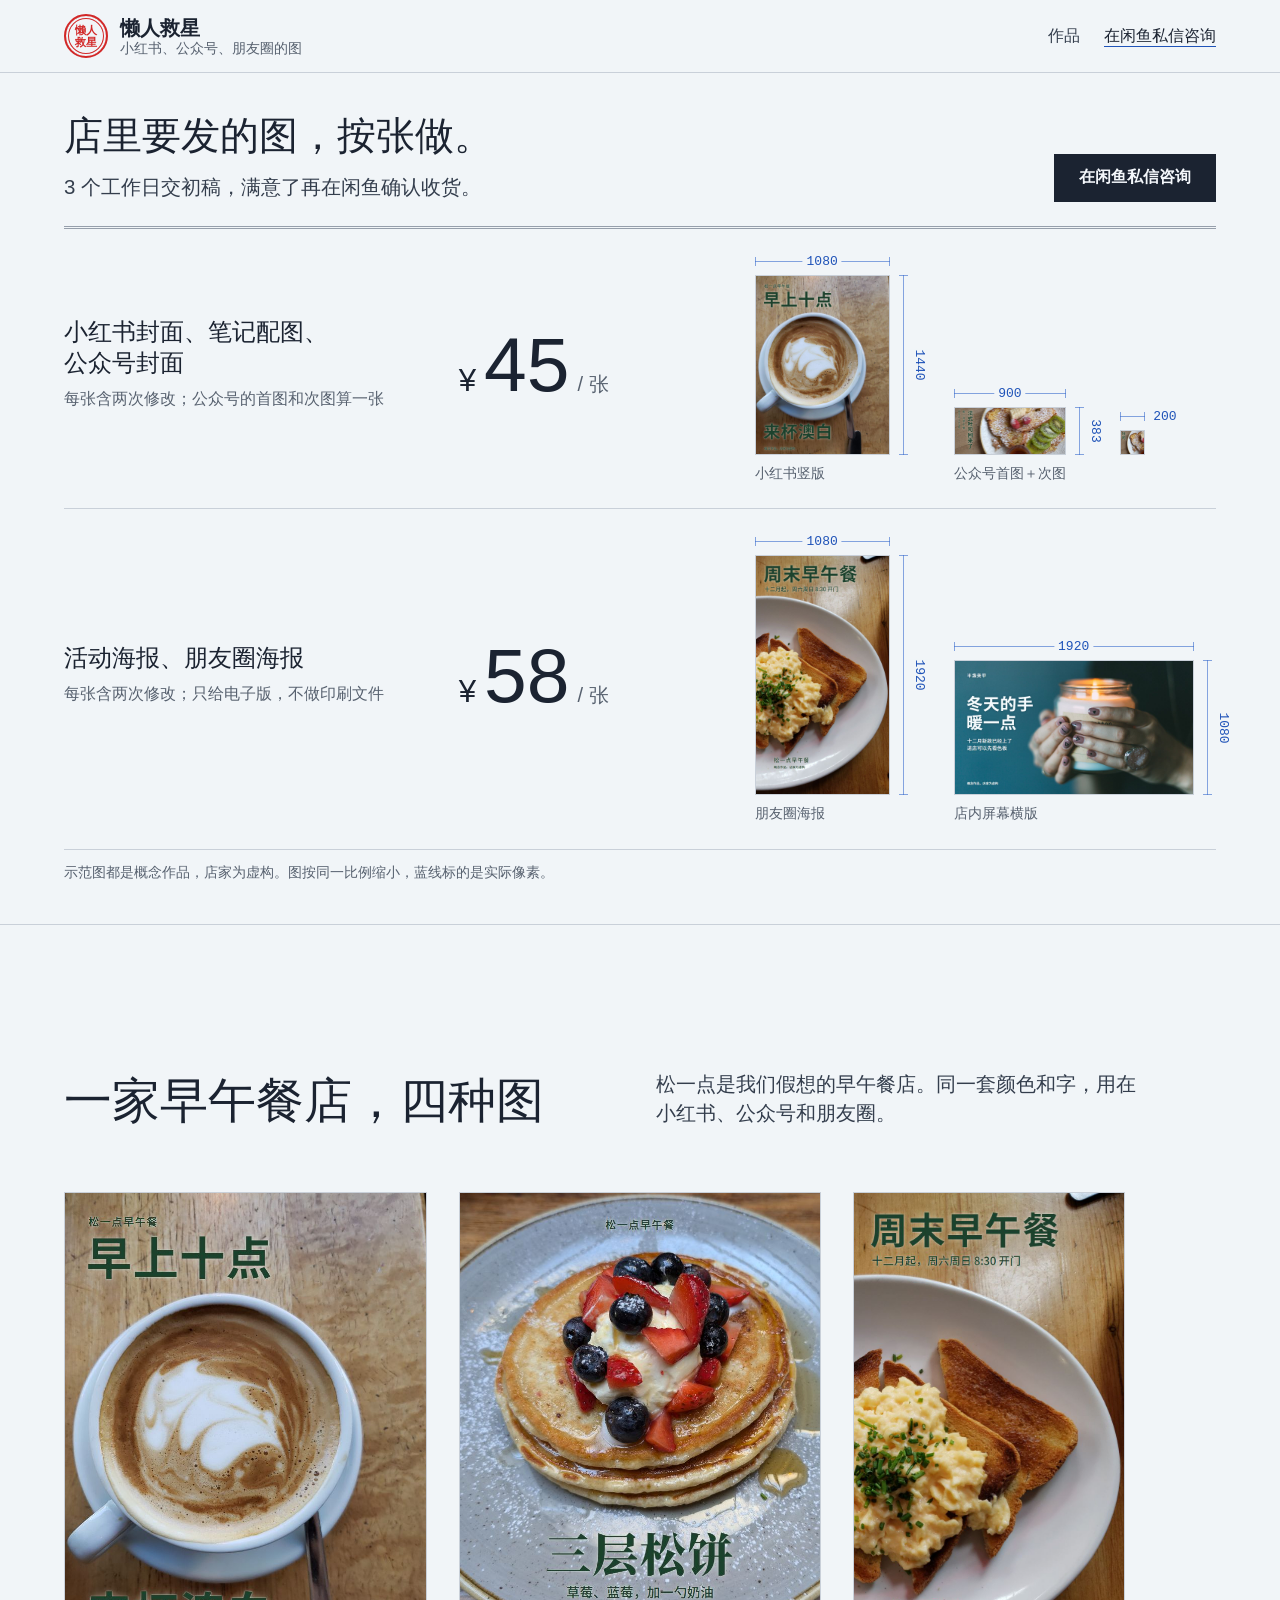
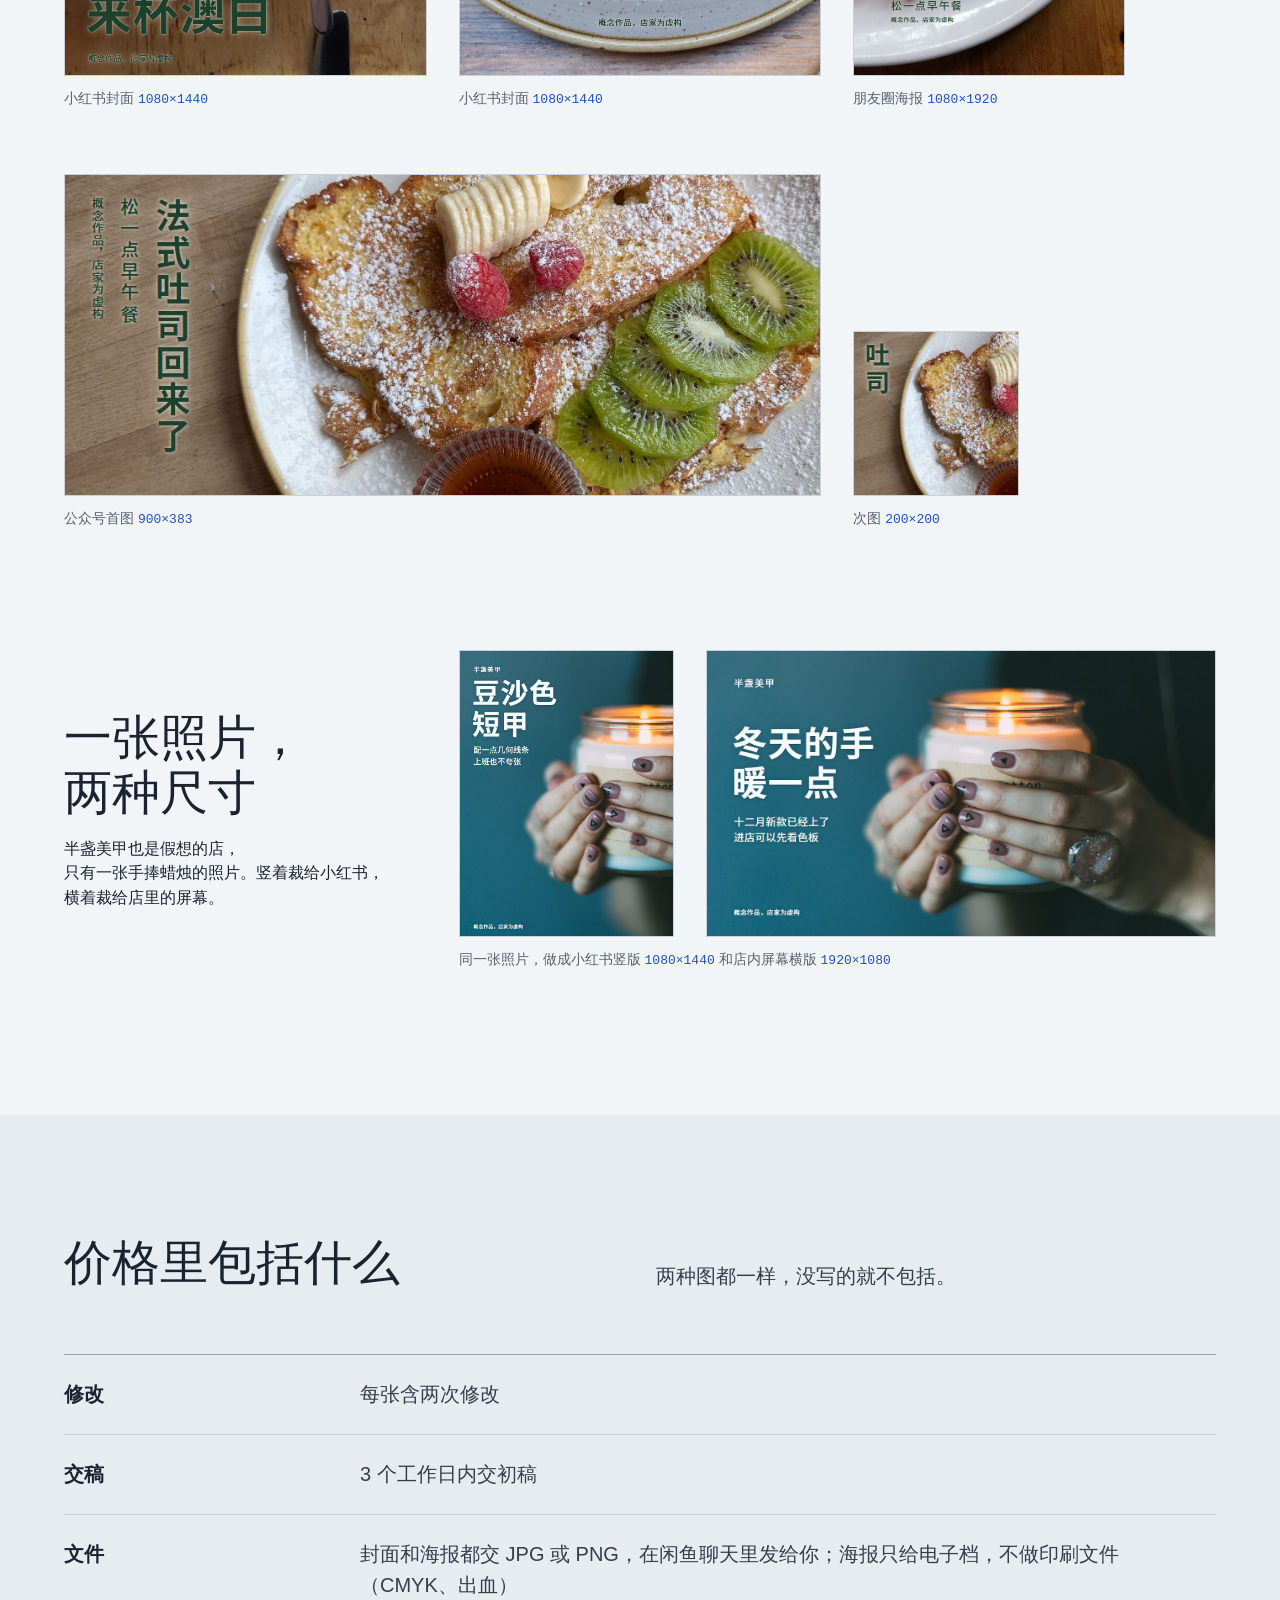
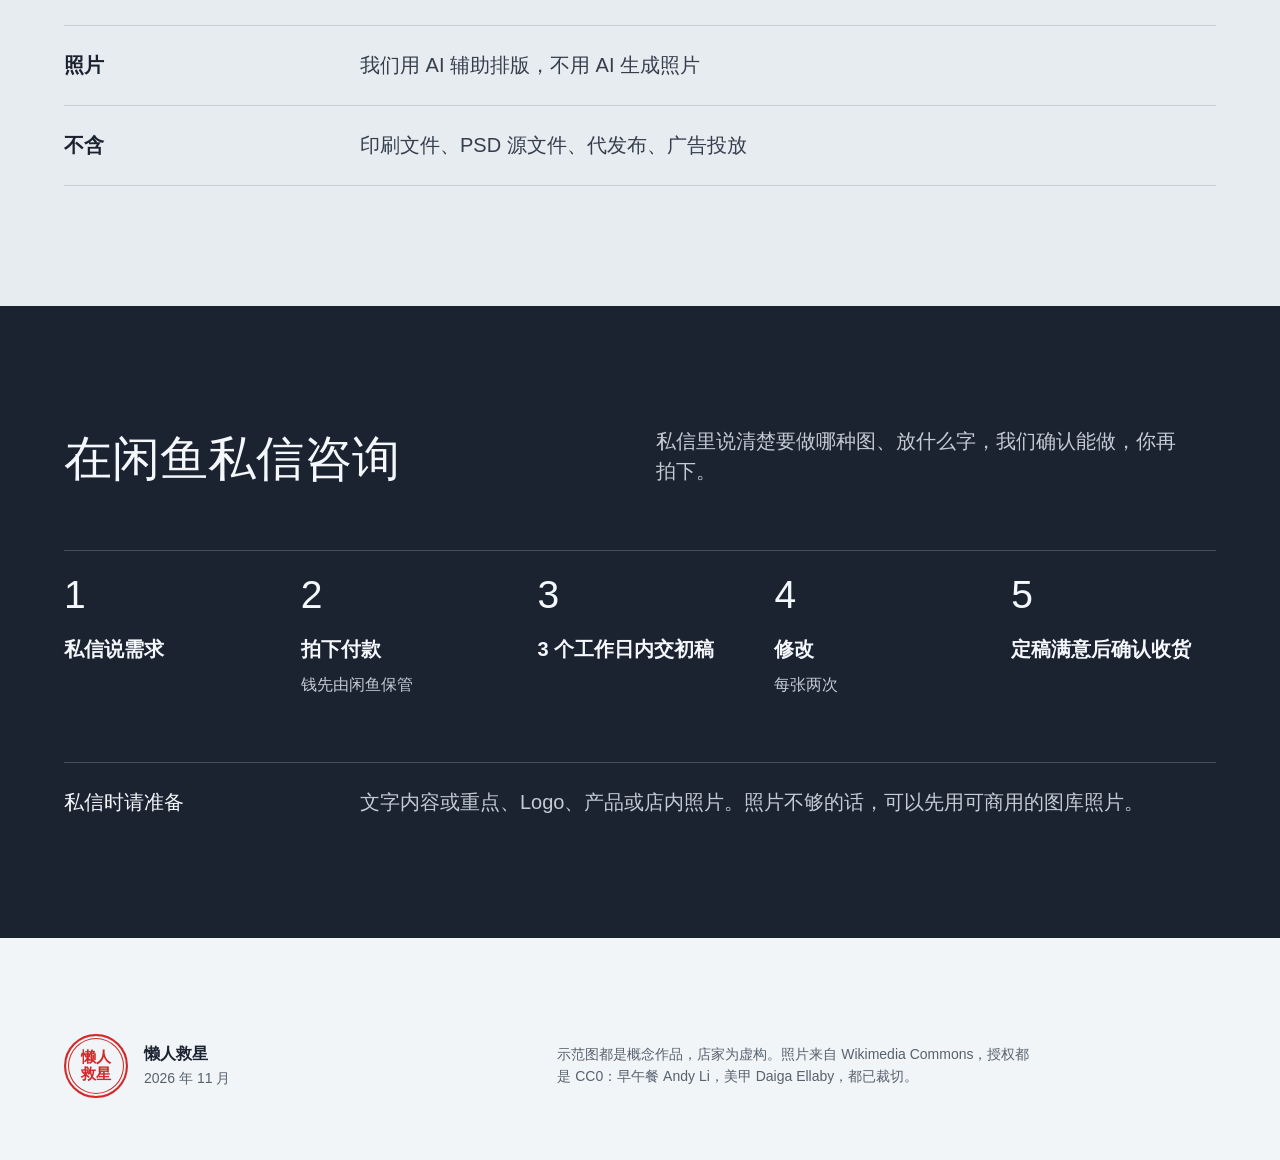
==== cn/index.html @ db88033d "作品集：新增簡體介紹頁 /cn/（閒魚用的小紅書封面、海報服務） Co-Authored-By: Claude Opus 5.5 <noreply@anthropic.com>" ====
<!doctype html>
<html lang="zh-CN">
<head>
<meta charset="utf-8">
<meta name="viewport" content="width=device-width, initial-scale=1">
<title>懒人救星｜小红书封面 ¥45 一张，活动海报 ¥58 一张</title>
<meta name="description" content="懒人救星帮小店做小红书封面、公众号封面和活动海报，按张计价，3 个工作日交初稿，在闲鱼私信咨询。">
<link rel="stylesheet" href="styles.css">
</head>
<body>
<a class="skip" href="#top">跳到主要内容</a>
<header class="top">
  <div class="container top-in">
    <a class="brand" href="#top" aria-label="懒人救星，回到页面顶部">
      <span class="seal" aria-hidden="true">懒人<br>救星</span>
      <span class="brand-name">懒人救星<small>小红书、公众号、朋友圈的图</small></span>
    </a>
    <nav class="top-links" aria-label="页面导航">
      <a class="nav-quiet" href="#works">作品</a>
      <a href="#contact">在闲鱼私信咨询</a>
    </nav>
  </div>
</header>

<main id="top" tabindex="-1">
  <section class="hero" aria-labelledby="hero-title">
    <div class="container">
      <div class="grid12 hero-head">
        <h1 id="hero-title"><span class="phrase">店里要发的图，</span><span class="phrase">按张做。</span></h1>
        <p class="lead"><span class="phrase">3 个工作日交初稿，</span><span class="phrase">满意了再在闲鱼确认收货。</span></p>
        <a class="btn btn-primary" href="#contact">在闲鱼私信咨询</a>
      </div>

      <ol class="offers">
        <li class="grid12 offer">
          <div class="offer-name">
            <h2>小红书封面、笔记配图、<br>公众号封面</h2>
            <p>每张含两次修改；公众号的首图和次图算一张</p>
          </div>
          <p class="offer-price"><span class="cur">¥</span><span class="amount">45</span><span class="per">/ 张</span></p>
          <div class="formats">
            <figure class="fmt">
              <div class="fmt-box" style="--w: 1080;">
                <span class="dim dim-w" aria-hidden="true"><span>1080</span></span>
                <span class="dim dim-h" aria-hidden="true"><span>1440</span></span>
                <img src="img/xhs-flat-white.jpg" width="720" height="960" alt="小红书封面示范：木头桌上一杯澳白，字写着早上十点，来杯澳白">
              </div>
              <figcaption>小红书竖版<span class="visually-hidden">，1080×1440 像素</span></figcaption>
            </figure>
            <figure class="fmt">
              <div class="fmt-set">
                <div class="fmt-box" style="--w: 900;">
                  <span class="dim dim-w" aria-hidden="true"><span>900</span></span>
                  <span class="dim dim-h" aria-hidden="true"><span>383</span></span>
                  <img src="img/gzh-cover.jpg" width="900" height="383" alt="公众号封面首图示范：法式吐司，直排写着法式吐司回来了">
                </div>
                <div class="fmt-box tiny" style="--w: 200;">
                  <span class="dim dim-w" aria-hidden="true"><span>200</span></span>
                  <img src="img/gzh-square.jpg" width="200" height="200" alt="公众号封面次图示范：吐司">
                </div>
              </div>
              <figcaption>公众号首图＋次图<span class="visually-hidden">，900×383 和 200×200 像素</span></figcaption>
            </figure>
          </div>
        </li>
        <li class="grid12 offer">
          <div class="offer-name">
            <h2>活动海报、朋友圈海报</h2>
            <p>每张含两次修改；只给电子版，不做印刷文件</p>
          </div>
          <p class="offer-price"><span class="cur">¥</span><span class="amount">58</span><span class="per">/ 张</span></p>
          <div class="formats">
            <figure class="fmt">
              <div class="fmt-box" style="--w: 1080;">
                <span class="dim dim-w" aria-hidden="true"><span>1080</span></span>
                <span class="dim dim-h" aria-hidden="true"><span>1920</span></span>
                <img src="img/poster-moments.jpg" width="720" height="1280" alt="朋友圈海报示范：吐司和炒蛋，字写着周末早午餐">
              </div>
              <figcaption>朋友圈海报<span class="visually-hidden">，1080×1920 像素</span></figcaption>
            </figure>
            <figure class="fmt">
              <div class="fmt-box" style="--w: 1920;">
                <span class="dim dim-w" aria-hidden="true"><span>1920</span></span>
                <span class="dim dim-h" aria-hidden="true"><span>1080</span></span>
                <img src="img/poster-screen.jpg" width="1280" height="720" alt="店内屏幕海报示范：双手捧着蜡烛，字写着冬天的手暖一点">
              </div>
              <figcaption>店内屏幕横版<span class="visually-hidden">，1920×1080 像素</span></figcaption>
            </figure>
          </div>
        </li>
      </ol>
      <p class="scale-note">示范图都是概念作品，店家为虚构。图按同一比例缩小，蓝线标的是实际像素。</p>
    </div>
  </section>

  <section class="works" id="works" aria-labelledby="works-title">
    <div class="container">
      <div class="grid12 sec-head">
        <h2 id="works-title">一家早午餐店，四种图</h2>
        <p class="lead">松一点是我们假想的早午餐店。同一套颜色和字，用在<span class="phrase">小红书、公众号和朋友圈。</span></p>
      </div>
      <div class="grid12 case-grid">
        <figure class="w w-xhs-a">
          <img src="img/xhs-flat-white.jpg" width="720" height="960" alt="小红书封面：木头桌上一杯澳白，深绿色的字写着早上十点、来杯澳白" loading="lazy">
          <figcaption>小红书封面 <span class="size">1080×1440</span></figcaption>
        </figure>
        <figure class="w w-xhs-b">
          <img src="img/xhs-pancakes.jpg" width="720" height="960" alt="小红书封面：灰色盘子上的三层松饼，下面写着三层松饼" loading="lazy">
          <figcaption>小红书封面 <span class="size">1080×1440</span></figcaption>
        </figure>
        <figure class="w w-moments">
          <img src="img/poster-moments.jpg" width="720" height="1280" alt="朋友圈海报：吐司和炒蛋，上面写着周末早午餐，十二月起周六周日 8:30 开门" loading="lazy">
          <figcaption>朋友圈海报 <span class="size">1080×1920</span></figcaption>
        </figure>
        <figure class="w w-gzh">
          <img src="img/gzh-cover.jpg" width="900" height="383" alt="公众号封面首图：法式吐司，左边直排写着法式吐司回来了" loading="lazy">
          <figcaption>公众号首图 <span class="size">900×383</span></figcaption>
        </figure>
        <figure class="w w-gzh-s">
          <img src="img/gzh-square.jpg" width="200" height="200" alt="公众号封面次图：吐司" loading="lazy">
          <figcaption>次图 <span class="size">200×200</span></figcaption>
        </figure>
      </div>
    </div>
  </section>

  <section class="same-photo" aria-labelledby="same-title">
    <div class="container grid12">
      <div class="same-text">
        <h2 id="same-title">一张照片，两种尺寸</h2>
        <p><span class="phrase">半盏美甲也是假想的店，</span><span class="phrase">只有一张手捧蜡烛的照片。</span><span class="phrase">竖着裁给小红书，</span><span class="phrase">横着裁给店里的屏幕。</span></p>
      </div>
      <figure class="same-pair">
        <div class="pair">
          <img src="img/xhs-nails.jpg" width="720" height="960" alt="小红书封面：双手捧着蜡烛，白字写着豆沙色短甲" loading="lazy">
          <img src="img/poster-screen.jpg" width="1280" height="720" alt="店内屏幕横版海报：同一张手捧蜡烛的照片，白字写着冬天的手，暖一点" loading="lazy">
        </div>
        <figcaption>同一张照片，做成小红书竖版 <span class="size">1080×1440</span> 和店内屏幕横版 <span class="size">1920×1080</span></figcaption>
      </figure>
    </div>
  </section>

  <section class="terms" aria-labelledby="terms-title">
    <div class="container">
      <div class="grid12 sec-head">
        <h2 id="terms-title">价格里包括什么</h2>
        <p class="lead">两种图都一样，没写的就不包括。</p>
      </div>
      <dl class="terms-rows">
        <div class="grid12 term"><dt>修改</dt><dd>每张含两次修改</dd></div>
        <div class="grid12 term"><dt>交稿</dt><dd>3 个工作日内交初稿</dd></div>
        <div class="grid12 term"><dt>文件</dt><dd>封面和海报都交 JPG 或 PNG，在闲鱼聊天里发给你；海报只给电子档，不做印刷文件（CMYK、出血）</dd></div>
        <div class="grid12 term"><dt>照片</dt><dd><span class="phrase">我们用 AI 辅助排版，</span><span class="phrase">不用 AI 生成照片</span></dd></div>
        <div class="grid12 term"><dt>不含</dt><dd>印刷文件、PSD 源文件、代发布、广告投放</dd></div>
      </dl>
    </div>
  </section>

  <section class="contact" id="contact" aria-labelledby="contact-title">
    <div class="container">
      <div class="grid12 sec-head">
        <h2 id="contact-title">在闲鱼私信咨询</h2>
        <p class="lead">私信里说清楚要做哪种图、放什么字，我们确认能做，你再拍下。</p>
      </div>
      <ol class="steps">
        <li><b>私信说需求</b></li>
        <li><b>拍下付款</b><span>钱先由闲鱼保管</span></li>
        <li><b>3 个工作日内交初稿</b></li>
        <li><b>修改</b><span>每张两次</span></li>
        <li><b>定稿满意后确认收货</b></li>
      </ol>
      <div class="grid12 prep">
        <h3>私信时请准备</h3>
        <p>文字内容或重点、Logo、产品或店内照片。照片不够的话，可以先用可商用的图库照片。</p>
      </div>
    </div>
  </section>
</main>

<footer class="foot">
  <div class="container grid12">
    <div class="sign">
      <span class="seal seal-l" aria-hidden="true">懒人<br>救星</span>
      <p>懒人救星<br><time datetime="2026-11">2026 年 11 月</time></p>
    </div>
    <p class="credits">示范图都是概念作品，店家为虚构。照片来自 Wikimedia Commons，授权都是 CC0：早午餐 Andy Li，美甲 Daiga Ellaby，都已裁切。</p>
  </div>
</footer>
</body>
</html>
---- cn/styles.css ----
/* Hallmark · shape: Catalogue (two offers set as a price index; examples drawn at one scale) · genre: editorial · theme: Specimen (deal 3/3, seed prompt-835c·255ed04a·2026-11-27·r0) · job: hire · draw: 896ee9
 * hero: Index · nav: edge-aligned · footer: letter close · imagery: the product (our own example images, concept work) · signature: every format drawn at one shared scale, with blue dimension guides naming its real pixel size
 * axes: light/grotesk-sans/cool · posture: restrained · contrast: pass · fold: pass · v2.0.0 */
/* Hallmark · pre-emit critique: P4 H4 E4 S5 R4 V4 · weakest: E, system fonts only (mainland can't reach web fonts), so the Specimen contrast lives in weight (300 display over 400 body) and in the guides instead of a Didone */
@import url("./tokens.css");
@import url("./base.css");

:root {
  --scale: 8;                 /* 示范图按同一比例缩小：1:8 */
  --guide-gap: 14px;          /* 尺寸线离图的距离 */
  --nav-h: 72px;
  --seal-size: 44px;
}

/* 中文断行：标题和导语按词组换行，不在词中间断开 */
.phrase { display: inline-block; }

/* 跳到主要内容：平常在画面外，用键盘按 Tab 时出现在左上角（品管第 1 次必修 3） */
.skip { position: absolute; left: var(--space-md); top: var(--space-md); z-index: var(--z-modal); padding: var(--space-sm) var(--space-md); background: var(--color-ink); color: var(--color-accent-ink); font-weight: 700; text-decoration: none; transform: translateY(-200%); }
.skip:focus-visible { transform: none; }
main:focus { outline: none; }

/* ── 顶栏 ── */
.top { border-bottom: var(--rule-hair) solid var(--color-rule); background: var(--color-paper); }
.top-in { display: flex; align-items: center; justify-content: space-between; gap: var(--space-lg); min-height: var(--nav-h); }
.brand { display: inline-flex; align-items: center; gap: var(--space-sm); text-decoration: none; color: var(--color-ink); }
.brand-name { display: flex; flex-direction: column; font-weight: 700; font-size: var(--text-lg); line-height: 1.2; }
.brand-name small { font-weight: 400; font-size: var(--text-sm); color: var(--color-muted); }
.seal {
  display: grid; place-items: center; flex-shrink: 0;
  width: var(--seal-size); height: var(--seal-size); border-radius: 50%;
  border: 2px solid var(--color-seal); box-shadow: inset 0 0 0 2px var(--color-paper), inset 0 0 0 3px var(--color-seal);
  color: var(--color-seal); font-weight: 700; font-size: 11px; line-height: 1.1; text-align: center;
}
.top-links { display: flex; align-items: center; gap: var(--space-lg); }
.top-links a { display: inline-flex; align-items: center; min-height: 44px; color: var(--color-ink); text-decoration-color: var(--color-accent); text-underline-offset: 0.3em; }
.top-links a:hover { text-decoration-thickness: 2px; }
.top-links a:active { color: var(--color-ink-2); }
.top-links .nav-quiet { text-decoration: none; color: var(--color-ink-2); }
.top-links .nav-quiet:hover { color: var(--color-ink); text-decoration: underline; text-decoration-color: var(--color-accent); }

/* ── 按钮（全页只有这一种实心按钮） ── */
.btn {
  display: inline-flex; align-items: center; justify-content: center; min-height: 48px; padding: 0 var(--space-lg);
  border: var(--rule-hair) solid var(--color-ink); border-radius: var(--radius-card);
  font-weight: 700; text-decoration: none; transition: background-color var(--dur-short) var(--ease-out), color var(--dur-short) var(--ease-out);
}
.btn-primary { background: var(--color-ink); color: var(--color-accent-ink); }
.btn-primary:hover { background: var(--color-ink-2); }
.btn-primary:active { background: var(--color-ink); transform: translateY(1px); }

/* ── 首屏：先是一行小标题，下面是两样服务的价目 ── */
.hero { padding-block: var(--space-xl) var(--space-xl); }
.grid12 { display: grid; grid-template-columns: repeat(12, minmax(0, 1fr)); column-gap: var(--gap-columns); }
.hero-head { align-items: end; row-gap: var(--space-sm); padding-bottom: var(--space-lg); }
.hero-head h1 { grid-column: 1 / 9; font-size: var(--text-3xl); max-width: none; line-height: 1.2; }
.hero-head .lead { grid-column: 1 / 9; grid-row: 2; color: var(--color-ink-2); }
.hero-head .btn { grid-column: 10 / 13; grid-row: 1 / 3; justify-self: end; }

.offers { list-style: none; margin: 0; padding: 0; border-top: 3px double var(--color-rule-2); }
.offer { align-items: end; padding-block: var(--space-md) var(--space-lg); border-bottom: var(--rule-hair) solid var(--color-rule); }
.offer-name { grid-column: 1 / 5; align-self: center; display: flex; flex-direction: column; gap: var(--space-xs); }
.offer-name h2 { font-family: var(--font-body); font-weight: 700; font-size: var(--text-title); line-height: 1.3; max-width: none; }
.offer-name p { color: var(--color-muted); }
.offer-price { grid-column: 5 / 8; align-self: center; display: flex; align-items: baseline; gap: var(--space-xs); font-weight: var(--display-weight); line-height: 1; font-variant-numeric: tabular-nums; }
.offer-price .cur { font-size: var(--text-2xl); font-variant-numeric: tabular-nums; }
.offer-price .amount { font-size: clamp(4rem, 6vw, 6.5rem); font-variant-numeric: tabular-nums; }
.offer-price .per { font-size: var(--text-lg); color: var(--color-muted); font-weight: 400; }
.formats { grid-column: 8 / 13; display: flex; align-items: flex-end; gap: var(--space-2xl); padding-top: calc(var(--guide-gap) + var(--space-md)); padding-right: calc(var(--guide-gap) + var(--space-xl)); }

/* 每一种尺寸：图按 1:var(--scale) 画，上面和右边各一条蓝色尺寸线，标的是实际像素 */
.fmt { margin: 0; display: flex; flex-direction: column; gap: var(--space-xs); }
.fmt-set { display: flex; align-items: flex-end; gap: calc(var(--guide-gap) + var(--space-xl)); }
.fmt-box { position: relative; width: calc(var(--w) * 1px / var(--scale)); }
.fmt-box img { width: 100%; height: auto; outline: var(--rule-hair) solid var(--color-rule); outline-offset: -1px; }
.dim { position: absolute; color: var(--color-guide-ink); font-family: var(--font-outlier); font-size: var(--text-xs); line-height: 1; font-variant-numeric: tabular-nums; }
.dim-w { left: 0; right: 0; top: calc(var(--guide-gap) * -1); border-top: var(--rule-hair) solid var(--color-guide); }
.dim-w::before, .dim-w::after { content: ""; position: absolute; top: -5px; width: 1px; height: 9px; background: var(--color-guide); }
.dim-w::before { left: 0; } .dim-w::after { right: 0; }
.dim-w span { position: absolute; left: 50%; top: -7px; transform: translateX(-50%); padding-inline: var(--space-2xs); background: var(--color-paper); }
.dim-h { top: 0; bottom: 0; right: calc(var(--guide-gap) * -1); border-right: var(--rule-hair) solid var(--color-guide); }
.dim-h::before, .dim-h::after { content: ""; position: absolute; right: -5px; width: 9px; height: 1px; background: var(--color-guide); }
.dim-h::before { top: 0; } .dim-h::after { bottom: 0; }
.dim-h span { position: absolute; top: 50%; left: 6px; transform: translateY(-50%); writing-mode: vertical-rl; padding-block: var(--space-2xs); background: var(--color-paper); }
.fmt-box.tiny .dim-w span { left: calc(100% + var(--space-xs)); transform: none; padding-inline: 0; }
.fmt figcaption { font-size: var(--text-sm); color: var(--color-muted); white-space: nowrap; }

.scale-note { font-size: var(--text-sm); color: var(--color-muted); padding-top: var(--space-sm); }

/* ── 段落共用 ── */
.sec-head { align-items: end; row-gap: var(--space-md); margin-bottom: var(--space-2xl); }
.sec-head h2 { grid-column: 1 / 7; line-height: 1.15; }
.sec-head .lead { grid-column: 7 / 13; color: var(--color-ink-2); }
.size { font-family: var(--font-outlier); font-size: var(--text-xs); color: var(--color-guide-ink); font-variant-numeric: tabular-nums; }

/* ── 作品一：松一点，四种图。作品要看得清图上的字，所以不再用 1:8 ── */
.works { padding-block: var(--section-gap) 0; border-top: var(--rule-hair) solid var(--color-rule); }
.case-grid { row-gap: var(--space-2xl); align-items: start; }
.w { margin: 0; display: flex; flex-direction: column; gap: var(--space-sm); min-width: 0; }
.w img, .pair img { width: 100%; height: auto; outline: var(--rule-hair) solid var(--color-rule); outline-offset: -1px; }
.w figcaption, .same-pair figcaption { font-size: var(--text-sm); color: var(--color-muted); }
.w-xhs-a { grid-column: 1 / 5; }
.w-xhs-b { grid-column: 5 / 9; }
.w-moments { grid-column: 9 / 13; }
.w-moments img { width: 75%; }              /* 9:16 的海报宽度取 3:4 的 75%，三张一样高 */
.w-gzh { grid-column: 1 / 9; }
.w-gzh-s { grid-column: 9 / 11; align-self: end; }

/* ── 作品二：同一张照片，两种尺寸 ── */
.same-photo { padding-block: var(--section-gap-s) var(--section-gap); }
.same-photo .container { align-items: center; row-gap: var(--space-xl); }
.same-text { grid-column: 1 / 5; display: flex; flex-direction: column; gap: var(--space-md); }
.same-text h2 { line-height: 1.15; }
.same-pair { grid-column: 5 / 13; margin: 0; display: flex; flex-direction: column; gap: var(--space-sm); }
.pair { display: grid; grid-template-columns: minmax(0, 0.75fr) minmax(0, 1.7778fr); gap: var(--gap-columns); align-items: end; }

/* ── 价格里包括什么 ── */
.terms { padding-block: var(--section-gap-s); background: var(--color-paper-2); }
.terms-rows { margin: 0; border-top: var(--rule-hair) solid var(--color-rule-2); }
.term { align-items: baseline; padding-block: var(--space-lg); border-bottom: var(--rule-hair) solid var(--color-rule); }
.term dt { grid-column: 1 / 4; font-weight: 700; font-size: var(--text-lg); }
.term dd { grid-column: 4 / 13; margin: 0; font-size: var(--text-lg); color: var(--color-ink-2); }

/* ── 在闲鱼私信咨询：深色带，流程和要准备的东西放在一起 ── */
.contact { padding-block: var(--section-gap-s); background: var(--color-ink); color: var(--color-on-ink); }
.contact h2 { color: var(--color-on-ink); }
.contact .lead { color: var(--color-on-ink-2); }
.steps { list-style: none; margin: 0; padding: 0; counter-reset: step; display: grid; grid-template-columns: repeat(5, minmax(0, 1fr)); column-gap: var(--gap-columns); border-top: var(--rule-hair) solid var(--color-rule-on-ink); }
.steps li { counter-increment: step; display: flex; flex-direction: column; gap: var(--space-xs); padding-top: var(--space-lg); }
.steps li::before { content: counter(step); font-size: var(--text-3xl); font-weight: var(--display-weight); line-height: 1; margin-bottom: var(--space-sm); font-variant-numeric: tabular-nums; }
.steps b { font-size: var(--text-lg); font-weight: 700; }
.steps span { color: var(--color-on-ink-2); }
.prep { align-items: baseline; margin-top: var(--space-2xl); padding-top: var(--space-lg); border-top: var(--rule-hair) solid var(--color-rule-on-ink); }
.prep h3 { grid-column: 1 / 4; font-family: var(--font-body); font-weight: 700; font-size: var(--text-lg); color: var(--color-on-ink); }
.prep p { grid-column: 4 / 13; max-width: none; font-size: var(--text-lg); color: var(--color-on-ink-2); }

/* ── 页尾：信件式结尾，印章当落款 ── */
.foot { padding-block: var(--space-3xl) var(--space-2xl); }
.foot .container { align-items: center; row-gap: var(--space-lg); }
.sign { grid-column: 1 / 5; display: flex; align-items: center; gap: var(--space-md); }
.sign p { font-weight: 700; line-height: 1.5; }
.sign time { font-weight: 400; font-size: var(--text-sm); color: var(--color-muted); }
.seal-l { --seal-size: 64px; font-size: 15px; }
.credits { grid-column: 6 / 13; max-width: 34em; font-size: var(--text-sm); color: var(--color-muted); }

/* ── 961～1200 宽：示范图放不下右边 5 栏，换到名称和价格下面一排（品管第 1 次必修 2） ── */
@media (min-width: 60.0625rem) and (max-width: 75rem) {
  .offer { row-gap: var(--space-lg); }
  .offer-name { grid-column: 1 / 9; }
  .offer-price { grid-column: 9 / 13; justify-content: flex-end; }
  .formats { grid-column: 1 / -1; }
}

/* ── 窄屏 ── */
@media (max-width: 60rem) {
  :root { --scale: 9; }
  .hero-head h1, .hero-head .lead { grid-column: 1 / -1; }
  .hero-head .btn { grid-column: 1 / -1; grid-row: 3; justify-self: start; }
  .offer { row-gap: var(--space-lg); }
  .offer-name { grid-column: 1 / 9; }
  .offer-price { grid-column: 9 / 13; justify-content: flex-end; }
  .formats { grid-column: 1 / -1; }
  .sec-head h2, .sec-head .lead { grid-column: 1 / -1; }
  .case-grid { grid-auto-flow: dense; }
  .w-xhs-a { grid-column: 1 / 7; } .w-xhs-b { grid-column: 7 / 13; }
  .w-moments { grid-column: 1 / 7; } .w-gzh-s { grid-column: 7 / 10; }
  .w-gzh { grid-column: 1 / -1; }
  .same-text, .same-pair { grid-column: 1 / -1; }
  .steps { grid-template-columns: minmax(0, 1fr); }
  .steps li { flex-direction: row; flex-wrap: wrap; align-items: baseline; column-gap: var(--space-md); padding-block: var(--space-md); border-bottom: var(--rule-hair) solid var(--color-rule-on-ink); }
  .steps li::before { margin-bottom: 0; min-width: 1.2em; }
  .prep h3, .prep p { grid-column: 1 / -1; }
  .prep { row-gap: var(--space-xs); margin-top: var(--space-xl); padding-top: 0; border-top: 0; }
  .sign, .credits { grid-column: 1 / -1; }
}
@media (max-width: 40rem) {
  .w-xhs-a, .w-xhs-b, .w-moments, .w-gzh { grid-column: 1 / -1; }
  .w-gzh-s { grid-column: 1 / 7; }
  .term dt, .term dd { grid-column: 1 / -1; }
  .term { row-gap: var(--space-2xs); }
  :root { --scale: 12; --nav-h: 64px; }
  .brand-name small { display: none; }
  .top-links .nav-quiet { display: none; }
  .offer-name, .offer-price { grid-column: 1 / -1; justify-content: flex-start; }
  .formats { gap: var(--space-xl); }
  .fmt-set { gap: calc(var(--guide-gap) + var(--space-lg) + var(--space-xs)); }
}
@media (max-width: 22.5rem) {
  :root { --scale: 14; }   /* 320 宽：店内屏幕右边的尺寸数字也放得下 */
}
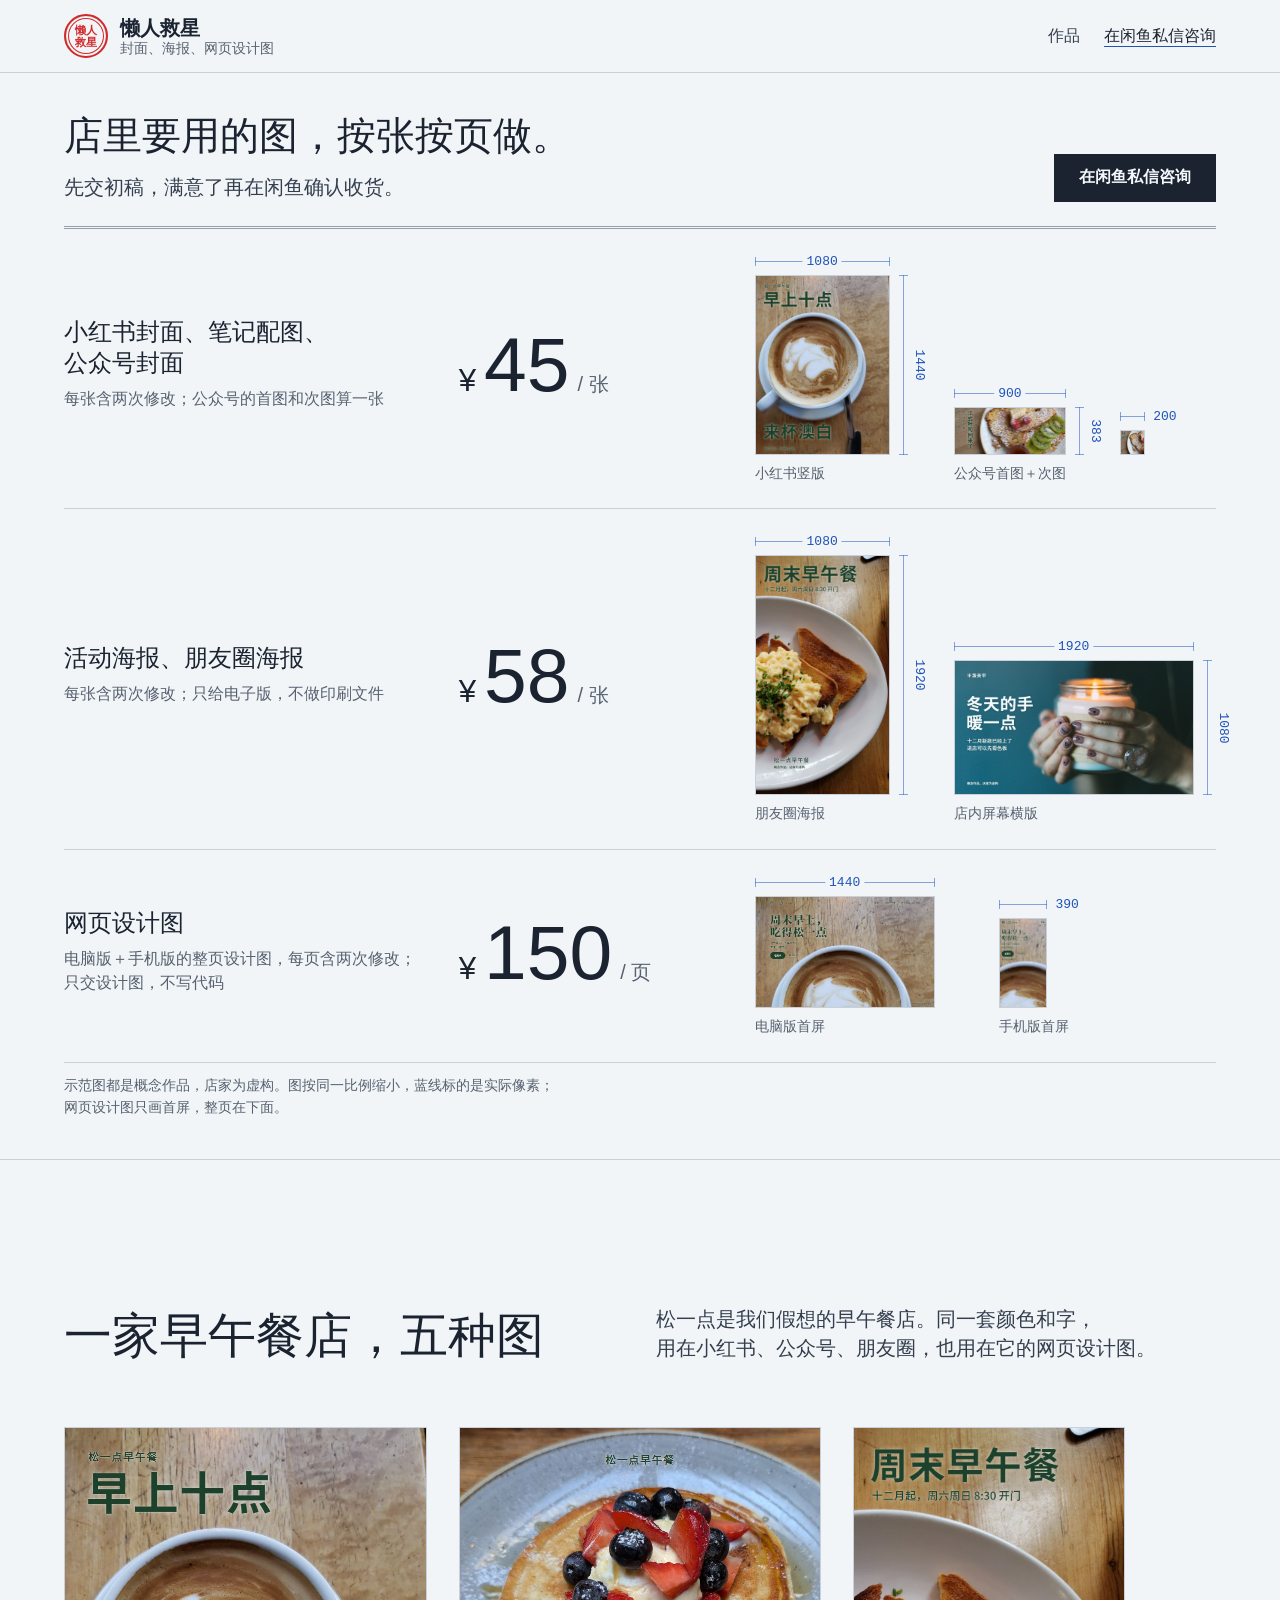
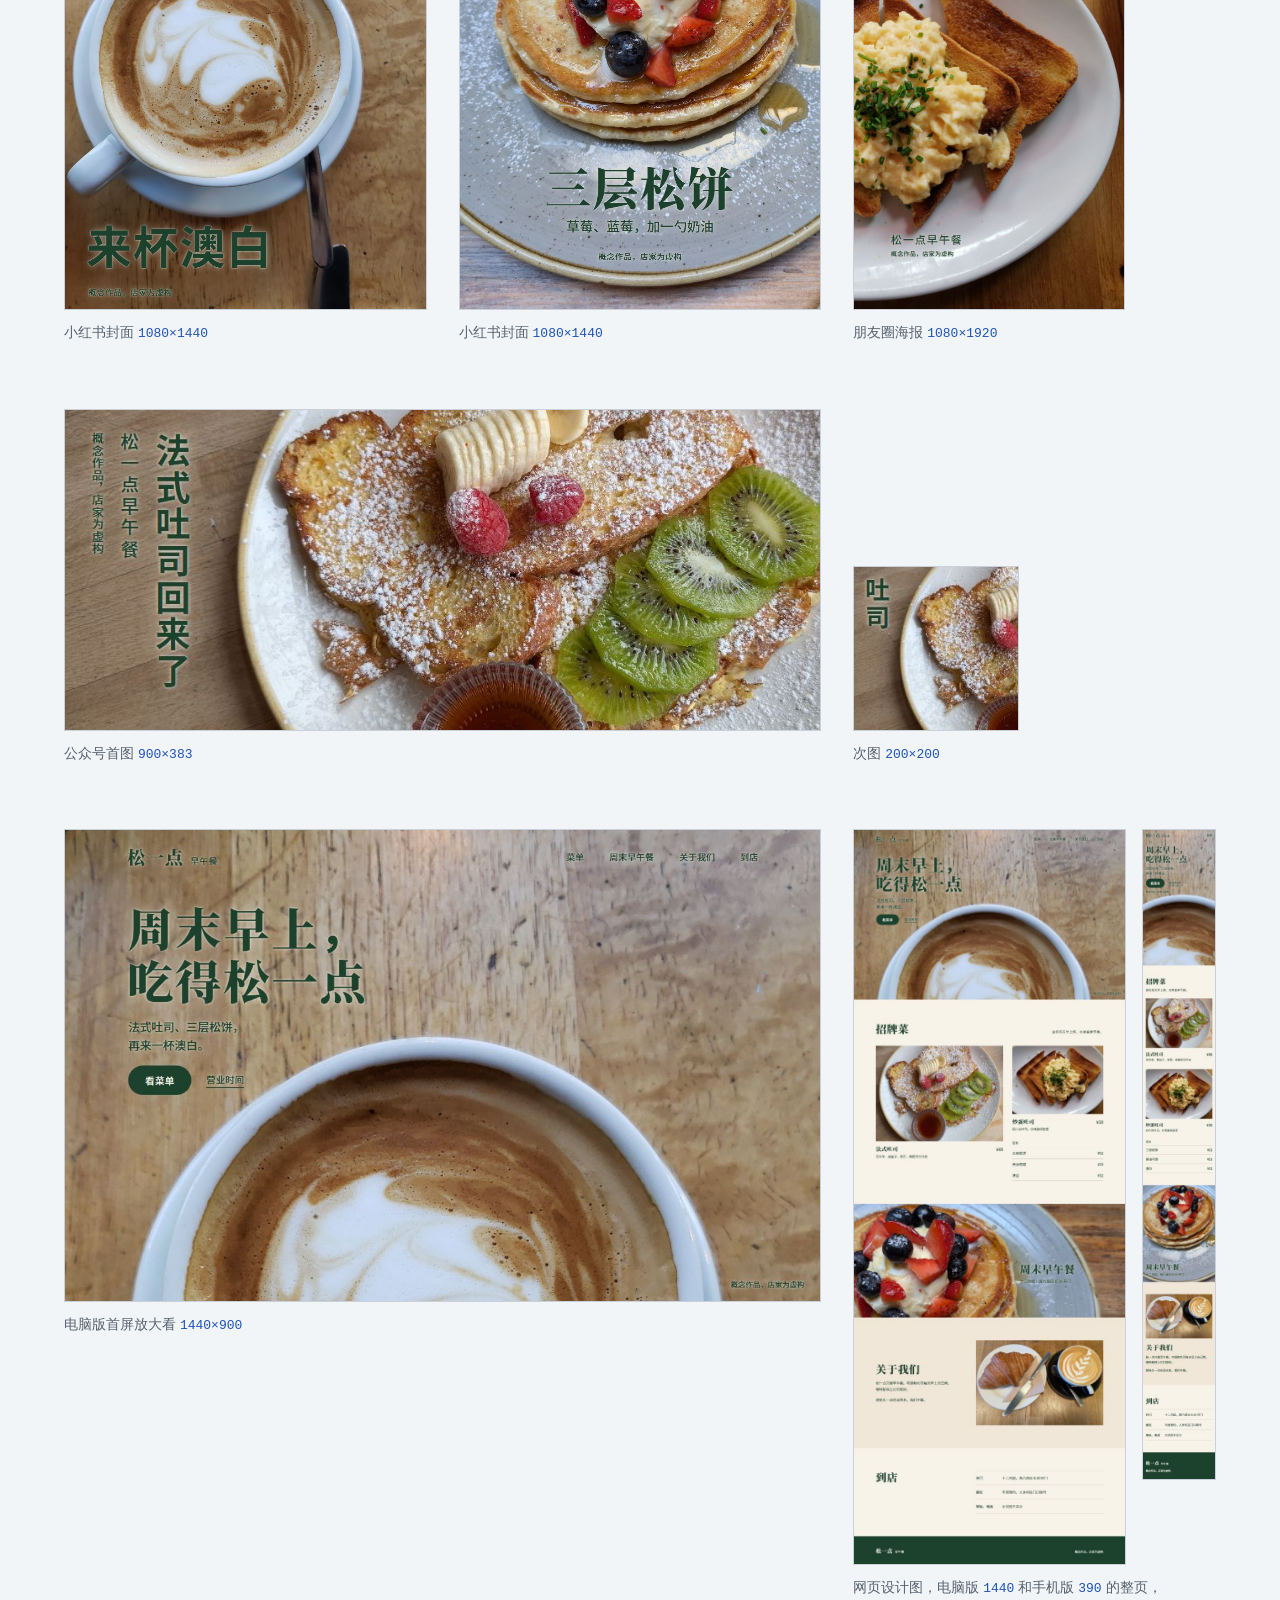
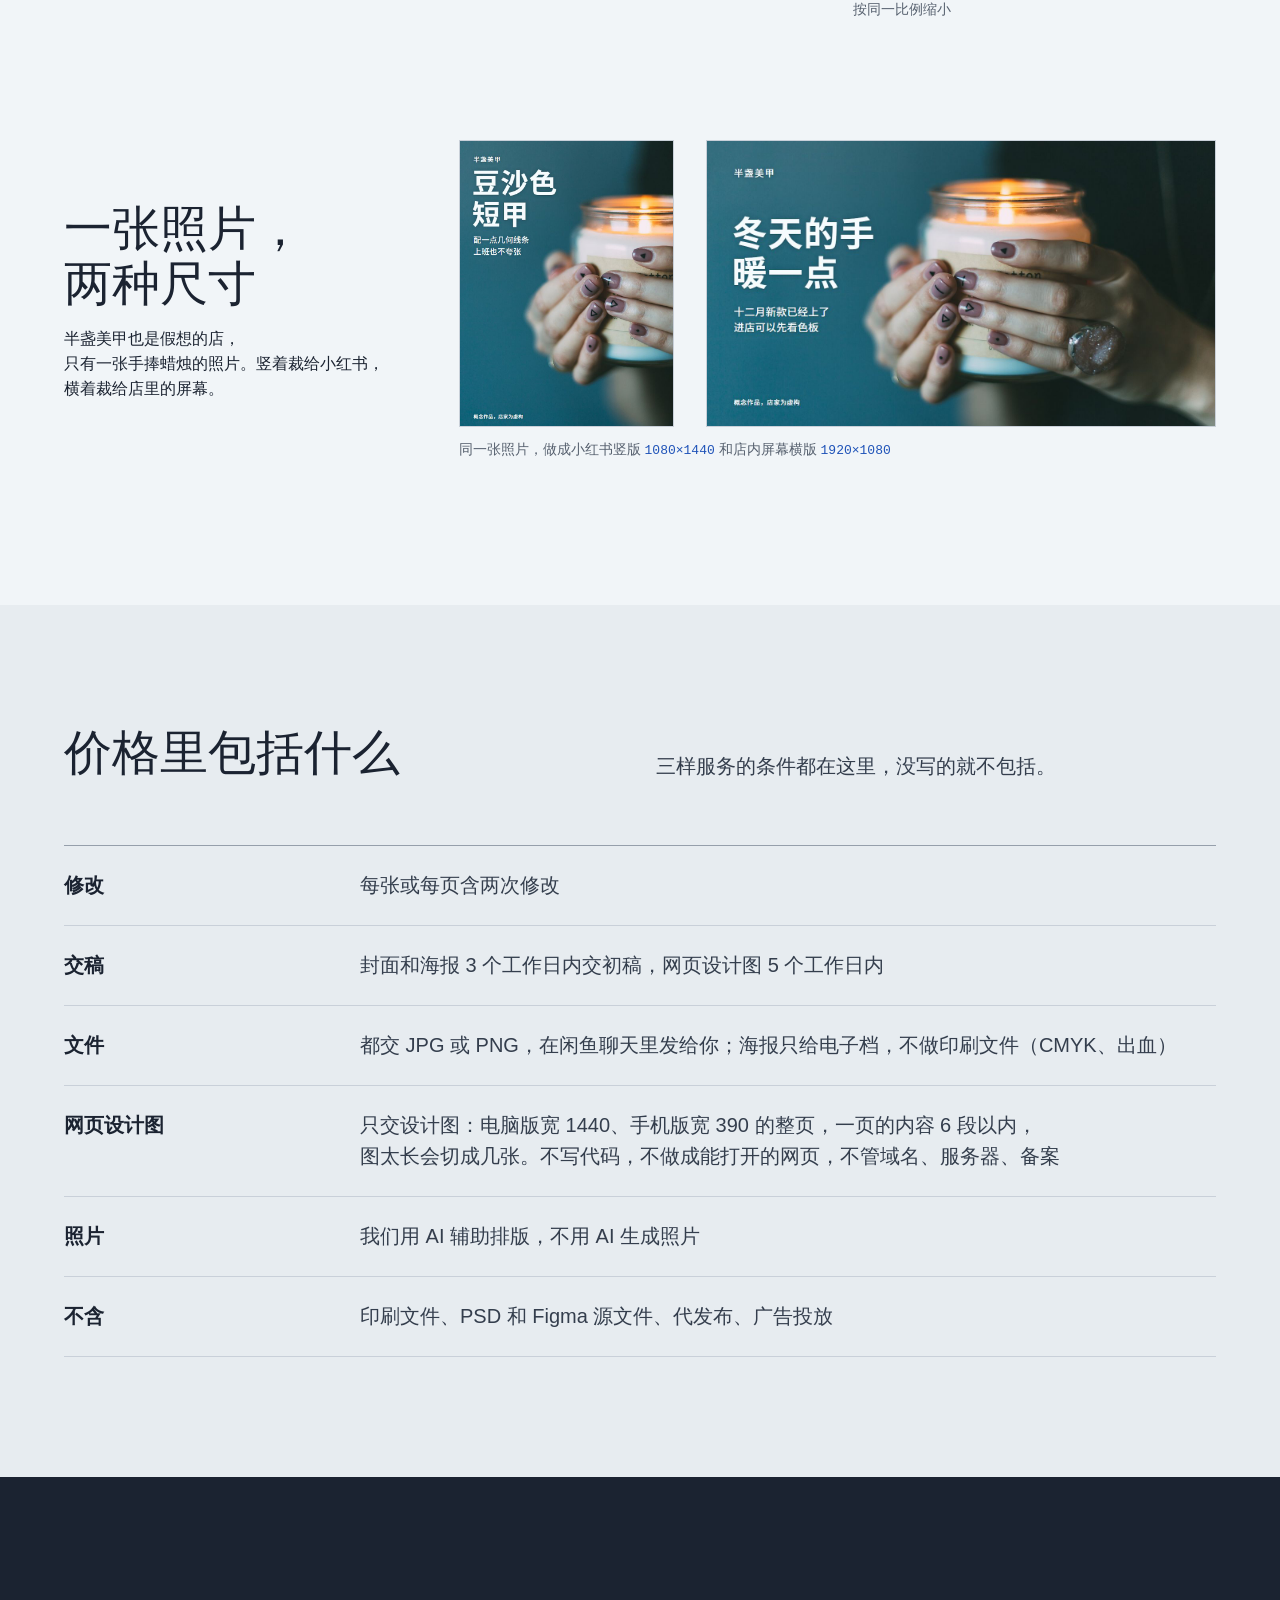
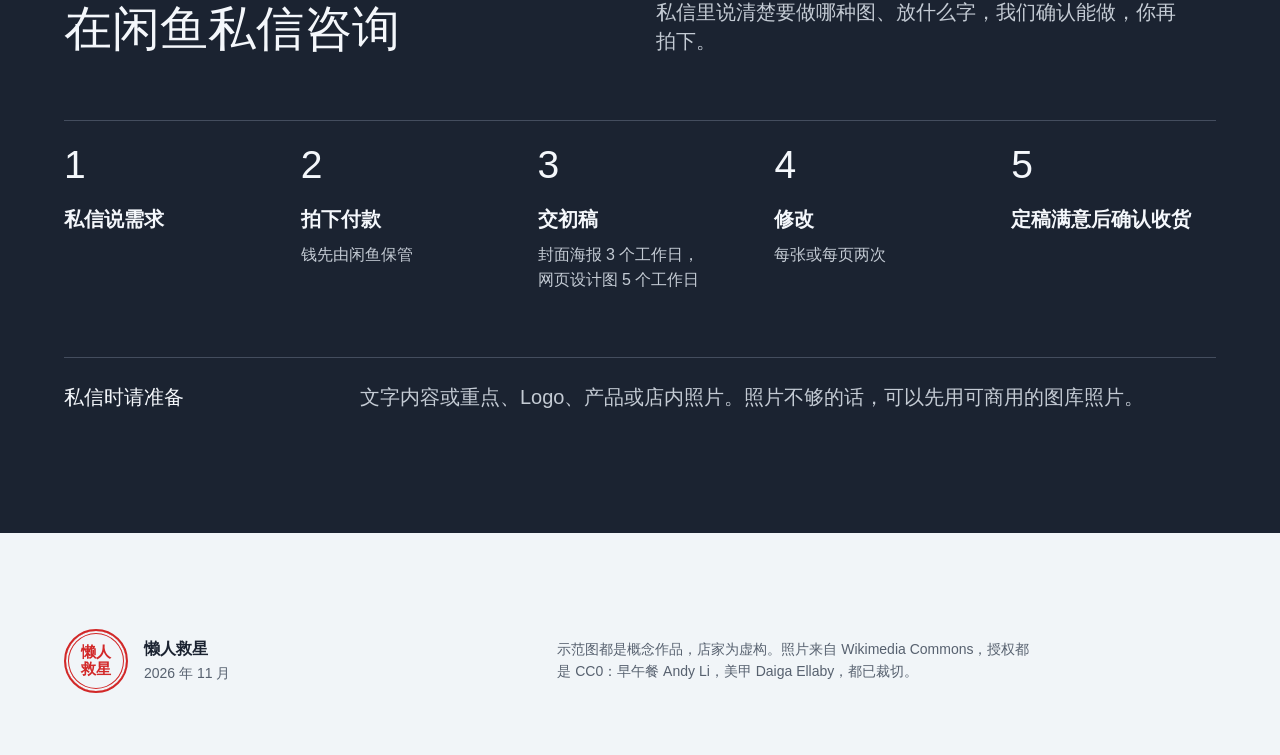
==== commit 7a4d274a: "作品集：簡體介紹頁 /cn/ 加上網頁設計圖服務（閒魚商品三） Co-Authored-By: Claude Opus 5.5 <noreply@anthropic.com>" ====
--- a/cn/index.html
+++ b/cn/index.html
@@ -3,8 +3,8 @@
 <head>
 <meta charset="utf-8">
 <meta name="viewport" content="width=device-width, initial-scale=1">
-<title>懒人救星｜小红书封面 ¥45 一张，活动海报 ¥58 一张</title>
-<meta name="description" content="懒人救星帮小店做小红书封面、公众号封面和活动海报，按张计价，3 个工作日交初稿，在闲鱼私信咨询。">
+<title>懒人救星｜小红书封面 ¥45 一张，活动海报 ¥58 一张，网页设计图 ¥150 一页</title>
+<meta name="description" content="懒人救星帮小店做小红书封面、公众号封面、活动海报和网页设计图，按张或按页计价，在闲鱼私信咨询。">
 <link rel="stylesheet" href="styles.css">
 </head>
 <body>
@@ -13,7 +13,7 @@
   <div class="container top-in">
     <a class="brand" href="#top" aria-label="懒人救星，回到页面顶部">
       <span class="seal" aria-hidden="true">懒人<br>救星</span>
-      <span class="brand-name">懒人救星<small>小红书、公众号、朋友圈的图</small></span>
+      <span class="brand-name">懒人救星<small>封面、海报、网页设计图</small></span>
     </a>
     <nav class="top-links" aria-label="页面导航">
       <a class="nav-quiet" href="#works">作品</a>
@@ -26,8 +26,8 @@
   <section class="hero" aria-labelledby="hero-title">
     <div class="container">
       <div class="grid12 hero-head">
-        <h1 id="hero-title"><span class="phrase">店里要发的图，</span><span class="phrase">按张做。</span></h1>
-        <p class="lead"><span class="phrase">3 个工作日交初稿，</span><span class="phrase">满意了再在闲鱼确认收货。</span></p>
+        <h1 id="hero-title"><span class="phrase">店里要用的图，</span><span class="phrase">按张按页做。</span></h1>
+        <p class="lead"><span class="phrase">先交初稿，</span><span class="phrase">满意了再在闲鱼确认收货。</span></p>
         <a class="btn btn-primary" href="#contact">在闲鱼私信咨询</a>
       </div>
 
@@ -88,16 +88,39 @@
             </figure>
           </div>
         </li>
+        <li class="grid12 offer">
+          <div class="offer-name">
+            <h2>网页设计图</h2>
+            <p><span class="phrase">电脑版＋手机版的整页设计图，</span><span class="phrase">每页含两次修改；</span><span class="phrase">只交设计图，不写代码</span></p>
+          </div>
+          <p class="offer-price"><span class="cur">¥</span><span class="amount">150</span><span class="per">/ 页</span></p>
+          <div class="formats">
+            <figure class="fmt">
+              <div class="fmt-box" style="--w: 1440;">
+                <span class="dim dim-w" aria-hidden="true"><span>1440</span></span>
+                <img src="img/web-desk-fold.jpg" width="1200" height="750" alt="网页设计图示范：早午餐店官网电脑版首屏，木头桌上一杯澳白，字写着周末早上，吃得松一点">
+              </div>
+              <figcaption>电脑版首屏<span class="visually-hidden">，宽 1440 像素</span></figcaption>
+            </figure>
+            <figure class="fmt">
+              <div class="fmt-box tiny" style="--w: 390;">
+                <span class="dim dim-w" aria-hidden="true"><span>390</span></span>
+                <img src="img/web-mob-fold.jpg" width="196" height="362" alt="网页设计图示范：同一家店的手机版首屏">
+              </div>
+              <figcaption>手机版首屏<span class="visually-hidden">，宽 390 像素</span></figcaption>
+            </figure>
+          </div>
+        </li>
       </ol>
-      <p class="scale-note">示范图都是概念作品，店家为虚构。图按同一比例缩小，蓝线标的是实际像素。</p>
+      <p class="scale-note"><span class="phrase">示范图都是概念作品，店家为虚构。</span><span class="phrase">图按同一比例缩小，蓝线标的是实际像素；</span><span class="phrase">网页设计图只画首屏，整页在下面。</span></p>
     </div>
   </section>
 
   <section class="works" id="works" aria-labelledby="works-title">
     <div class="container">
       <div class="grid12 sec-head">
-        <h2 id="works-title">一家早午餐店，四种图</h2>
-        <p class="lead">松一点是我们假想的早午餐店。同一套颜色和字，用在<span class="phrase">小红书、公众号和朋友圈。</span></p>
+        <h2 id="works-title">一家早午餐店，五种图</h2>
+        <p class="lead">松一点是我们假想的早午餐店。<span class="phrase">同一套颜色和字，</span><span class="phrase">用在小红书、公众号、朋友圈，</span><span class="phrase">也用在它的网页设计图。</span></p>
       </div>
       <div class="grid12 case-grid">
         <figure class="w w-xhs-a">
@@ -119,6 +142,17 @@
         <figure class="w w-gzh-s">
           <img src="img/gzh-square.jpg" width="200" height="200" alt="公众号封面次图：吐司" loading="lazy">
           <figcaption>次图 <span class="size">200×200</span></figcaption>
+        </figure>
+        <figure class="w w-web-fold">
+          <img src="img/web-desk-fold.jpg" width="1200" height="750" alt="网页设计图电脑版首屏放大：木头桌上一杯澳白，左上写着周末早上，吃得松一点，下面有看菜单按钮" loading="lazy">
+          <figcaption>电脑版首屏放大看 <span class="size">1440×900</span></figcaption>
+        </figure>
+        <figure class="w w-web">
+          <div class="web-pair">
+            <img src="img/web-desk-full.jpg" width="600" height="1618" alt="网页设计图：松一点早午餐官网电脑版整页，从上到下是首屏、招牌菜、周末早午餐、关于我们、到店和页尾" loading="lazy">
+            <img src="img/web-mob-full.jpg" width="180" height="1586" alt="网页设计图：同一页的手机版整页，内容和电脑版一样，排成一栏" loading="lazy">
+          </div>
+          <figcaption><span class="phrase">网页设计图，</span><span class="phrase">电脑版 <span class="size">1440</span> 和手机版 <span class="size">390</span> 的整页，</span><span class="phrase">按同一比例缩小</span></figcaption>
         </figure>
       </div>
     </div>
@@ -144,14 +178,15 @@
     <div class="container">
       <div class="grid12 sec-head">
         <h2 id="terms-title">价格里包括什么</h2>
-        <p class="lead">两种图都一样，没写的就不包括。</p>
+        <p class="lead">三样服务的条件都在这里，没写的就不包括。</p>
       </div>
       <dl class="terms-rows">
-        <div class="grid12 term"><dt>修改</dt><dd>每张含两次修改</dd></div>
-        <div class="grid12 term"><dt>交稿</dt><dd>3 个工作日内交初稿</dd></div>
-        <div class="grid12 term"><dt>文件</dt><dd>封面和海报都交 JPG 或 PNG，在闲鱼聊天里发给你；海报只给电子档，不做印刷文件（CMYK、出血）</dd></div>
+        <div class="grid12 term"><dt>修改</dt><dd>每张或每页含两次修改</dd></div>
+        <div class="grid12 term"><dt>交稿</dt><dd><span class="phrase">封面和海报</span> <span class="phrase">3 个工作日内交初稿，</span><span class="phrase">网页设计图</span> <span class="phrase">5 个工作日内</span></dd></div>
+        <div class="grid12 term"><dt>文件</dt><dd>都交 JPG 或 PNG，在闲鱼聊天里发给你；海报只给电子档，不做印刷文件（CMYK、出血）</dd></div>
+        <div class="grid12 term"><dt>网页设计图</dt><dd>只交设计图：<span class="phrase">电脑版宽 1440、</span><span class="phrase">手机版宽 390 的整页，</span><span class="phrase">一页的内容 6 段以内，</span><span class="phrase">图太长会切成几张。</span><span class="phrase">不写代码，</span><span class="phrase">不做成能打开的网页，</span><span class="phrase">不管域名、服务器、备案</span></dd></div>
         <div class="grid12 term"><dt>照片</dt><dd><span class="phrase">我们用 AI 辅助排版，</span><span class="phrase">不用 AI 生成照片</span></dd></div>
-        <div class="grid12 term"><dt>不含</dt><dd>印刷文件、PSD 源文件、代发布、广告投放</dd></div>
+        <div class="grid12 term"><dt>不含</dt><dd>印刷文件、PSD 和 <span class="phrase">Figma 源文件、</span>代发布、广告投放</dd></div>
       </dl>
     </div>
   </section>
@@ -165,8 +200,8 @@
       <ol class="steps">
         <li><b>私信说需求</b></li>
         <li><b>拍下付款</b><span>钱先由闲鱼保管</span></li>
-        <li><b>3 个工作日内交初稿</b></li>
-        <li><b>修改</b><span>每张两次</span></li>
+        <li><b>交初稿</b><span><span class="phrase">封面海报</span> <span class="phrase">3 个工作日，</span><span class="phrase">网页设计图</span> <span class="phrase">5 个工作日</span></span></li>
+        <li><b>修改</b><span>每张或每页两次</span></li>
         <li><b>定稿满意后确认收货</b></li>
       </ol>
       <div class="grid12 prep">
--- a/cn/styles.css
+++ b/cn/styles.css
@@ -1,4 +1,4 @@
-/* Hallmark · shape: Catalogue (two offers set as a price index; examples drawn at one scale) · genre: editorial · theme: Specimen (deal 3/3, seed prompt-835c·255ed04a·2026-11-27·r0) · job: hire · draw: 896ee9
+/* Hallmark · shape: Catalogue (three offers set as a price index; examples drawn at one scale) · genre: editorial · theme: Specimen (deal 3/3, seed prompt-835c·255ed04a·2026-11-27·r0) · job: hire · draw: 896ee9
  * hero: Index · nav: edge-aligned · footer: letter close · imagery: the product (our own example images, concept work) · signature: every format drawn at one shared scale, with blue dimension guides naming its real pixel size
  * axes: light/grotesk-sans/cool · posture: restrained · contrast: pass · fold: pass · v2.0.0 */
 /* Hallmark · pre-emit critique: P4 H4 E4 S5 R4 V4 · weakest: E, system fonts only (mainland can't reach web fonts), so the Specimen contrast lives in weight (300 display over 400 body) and in the guides instead of a Didone */
@@ -85,7 +85,7 @@
 .fmt-box.tiny .dim-w span { left: calc(100% + var(--space-xs)); transform: none; padding-inline: 0; }
 .fmt figcaption { font-size: var(--text-sm); color: var(--color-muted); white-space: nowrap; }
 
-.scale-note { font-size: var(--text-sm); color: var(--color-muted); padding-top: var(--space-sm); }
+.scale-note { font-size: var(--text-sm); color: var(--color-muted); padding-top: var(--space-sm); max-width: 36em; }
 
 /* ── 段落共用 ── */
 .sec-head { align-items: end; row-gap: var(--space-md); margin-bottom: var(--space-2xl); }
@@ -105,6 +105,10 @@
 .w-moments img { width: 75%; }              /* 9:16 的海报宽度取 3:4 的 75%，三张一样高 */
 .w-gzh { grid-column: 1 / 9; }
 .w-gzh-s { grid-column: 9 / 11; align-self: end; }
+/* 网页设计图：左边放大首屏，右边电脑版和手机版整页按同一比例并排（1440 : 390）；左宽右窄，两边靠上对齐，放大的首屏和右边整页顶上的首屏并排（设计总监上线前第 3 条） */
+.w-web-fold { grid-column: 1 / 9; align-self: start; }
+.w-web { grid-column: 9 / 13; }
+.web-pair { display: grid; grid-template-columns: minmax(0, 1440fr) minmax(0, 390fr); gap: var(--space-md); align-items: start; max-width: 480px; }
 
 /* ── 作品二：同一张照片，两种尺寸 ── */
 .same-photo { padding-block: var(--section-gap-s) var(--section-gap); }
@@ -165,6 +169,7 @@
   .w-xhs-a { grid-column: 1 / 7; } .w-xhs-b { grid-column: 7 / 13; }
   .w-moments { grid-column: 1 / 7; } .w-gzh-s { grid-column: 7 / 10; }
   .w-gzh { grid-column: 1 / -1; }
+  .w-web, .w-web-fold { grid-column: 1 / -1; }
   .same-text, .same-pair { grid-column: 1 / -1; }
   .steps { grid-template-columns: minmax(0, 1fr); }
   .steps li { flex-direction: row; flex-wrap: wrap; align-items: baseline; column-gap: var(--space-md); padding-block: var(--space-md); border-bottom: var(--rule-hair) solid var(--color-rule-on-ink); }
@@ -188,3 +193,6 @@
 @media (max-width: 22.5rem) {
   :root { --scale: 14; }   /* 320 宽：店内屏幕右边的尺寸数字也放得下 */
 }
+
+/* 条件、图说、流程也用 pretty 换行，避免最后一行只剩一个字（品管第 1 次必修 1；p 在 base.css 已经有） */
+.term dd, figcaption, .steps li { text-wrap: pretty; }
